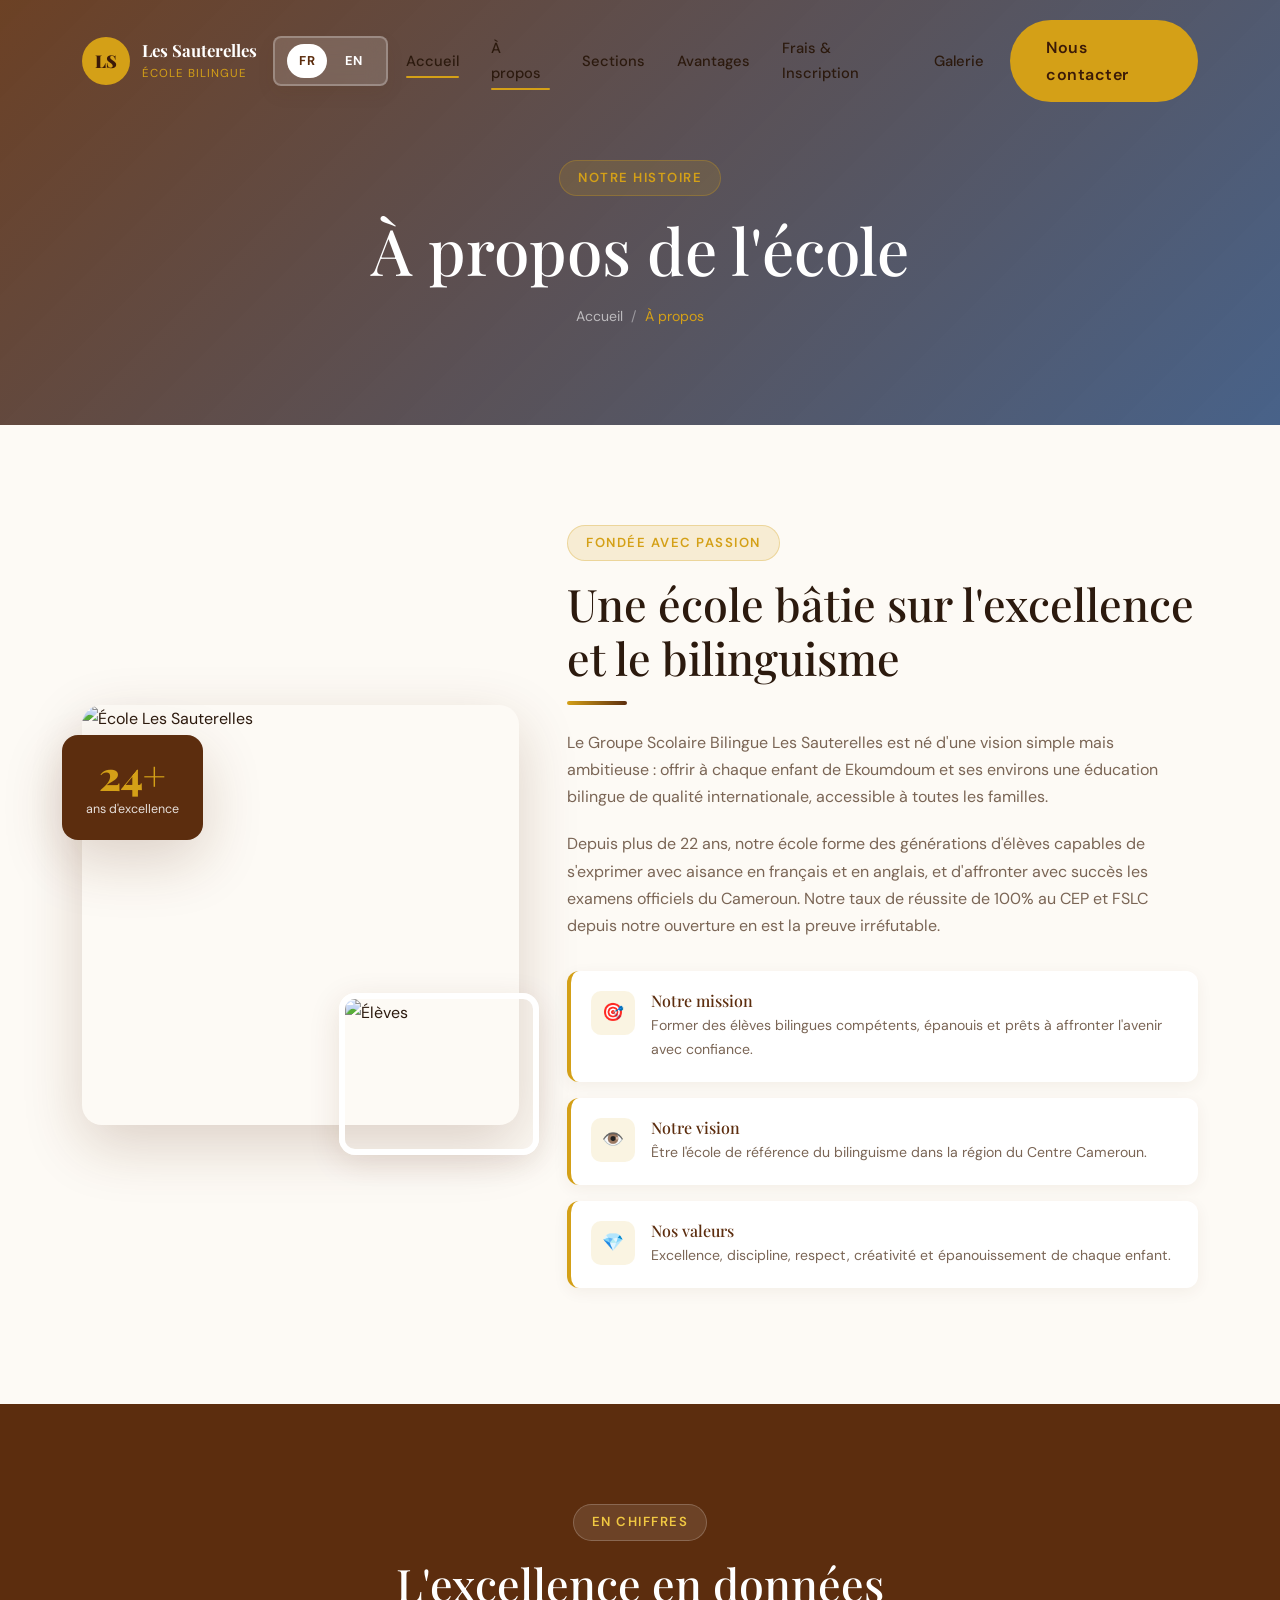
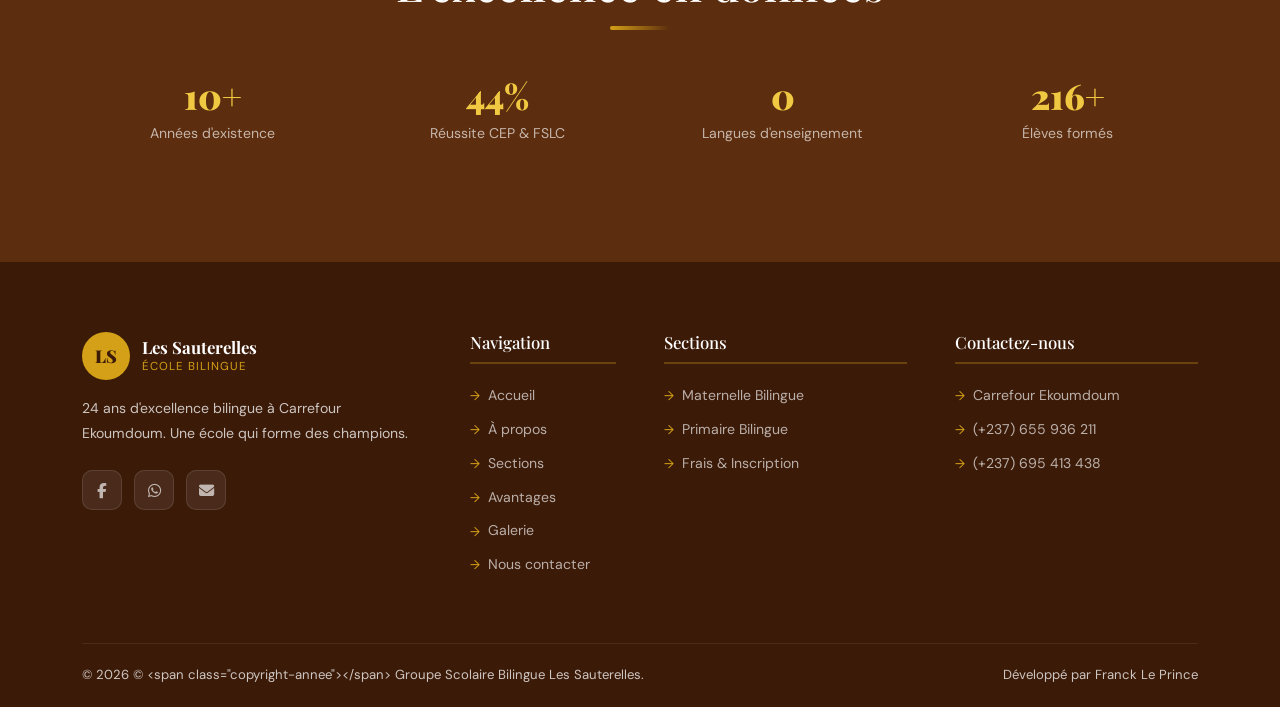
==== index.html @ 5382b9f3 "Initial backend admin panel and contact form implementation" ====
<!DOCTYPE html>
<html lang="fr">
<head>
  <meta charset="UTF-8">
  <meta name="viewport" content="width=device-width, initial-scale=1.0">
  <title>À Propos — Les Sauterelles</title>
  <link href="https://cdn.jsdelivr.net/npm/bootstrap@5.3.3/dist/css/bootstrap.min.css" rel="stylesheet">
  <link href="https://cdnjs.cloudflare.com/ajax/libs/font-awesome/6.5.0/css/all.min.css" rel="stylesheet">
  <link href="https://unpkg.com/aos@2.3.4/dist/aos.css" rel="stylesheet">
  <link href="assets/css/style.css" rel="stylesheet">
</head>
<body>

<nav class="navbar navbar-sauterelles navbar-expand-lg scrolled">
  <div class="container">
    <a class="navbar-brand navbar-brand-logo" href="index.html">
      <div class="logo-circle">LS</div>
      <div class="logo-text">
        <span data-lang="brand_name">Les Sauterelles</span>
        <span data-lang="brand_sub">École Bilingue</span>
      </div>
    </a>
    <button class="navbar-toggler border-0" type="button" data-bs-toggle="collapse" data-bs-target="#navMenu">
      <span class="navbar-toggler-icon" style="filter:none"></span>
    </button>
    <div class="collapse navbar-collapse" id="navMenu">
      <ul class="navbar-nav ms-auto gap-1 align-items-center">
        <li class="nav-item">
          <div class="language-switcher" role="group" aria-label="Language switcher">
            <button type="button" class="lang-btn active" data-lang-option="fr">FR</button>
            <button type="button" class="lang-btn" data-lang-option="en">EN</button>
          </div>
        </li>
        <li class="nav-item"><a class="nav-link" href="index.html" style="color:var(--texte)!important" data-lang="home">Accueil</a></li>
        <li class="nav-item"><a class="nav-link active" href="about.html" style="color:var(--texte)!important" data-lang="about">À propos</a></li>
        <li class="nav-item"><a class="nav-link" href="sections.html" style="color:var(--texte)!important" data-lang="sections">Sections</a></li>
        <li class="nav-item"><a class="nav-link" href="avantages.html" style="color:var(--texte)!important" data-lang="advantages">Avantages</a></li>
        <li class="nav-item"><a class="nav-link" href="frais.html" style="color:var(--texte)!important" data-lang="school_fees">Frais & Inscription</a></li>
        <li class="nav-item"><a class="nav-link" href="galerie.html" style="color:var(--texte)!important" data-lang="gallery">Galerie</a></li>
        <li class="nav-item ms-2"><a class="btn-principal" href="contact.html" data-lang="contact">Nous contacter</a></li>
      </ul>
    </div>
  </div>
</nav>

<!-- PAGE HERO -->
<div class="page-hero">
  <div class="container">
    <span class="section-badge" data-lang="our_story">Notre histoire</span>
    <h1 data-lang="about_title">À propos de l'école</h1>
    <nav aria-label="breadcrumb">
      <ol class="breadcrumb breadcrumb-sauterelles">
        <li class="breadcrumb-item"><a href="index.html" style="color:rgba(255,255,255,0.6)" data-lang="home">Accueil</a></li>
        <li class="breadcrumb-item active" data-lang="about">À propos</li>
      </ol>
    </nav>
  </div>
</div>

<!-- HISTOIRE -->
<section class="section-padding">
  <div class="container">
    <div class="row align-items-center g-5">
      <div class="col-lg-5" data-aos="fade-right">
        <div class="about-image-group">
          <div class="about-img-main">
            <img src="https://images.unsplash.com/photo-1580582932707-520aed937b7b?w=700&q=80" alt="École Les Sauterelles">
          </div>
          <div class="about-img-secondary">
            <img src="https://images.unsplash.com/photo-1503676260728-1c00da094a0b?w=400&q=80" alt="Élèves">
          </div>
          <div class="about-experience-badge">
            <div class="number" id="experience-years-badge"></div>
            <div class="label" data-lang="years_excellence">ans d'excellence</div>
          </div>
        </div>
      </div>
      <div class="col-lg-7" data-aos="fade-left">
        <span class="section-badge" data-lang="founded_passion">Fondée avec passion</span>
        <h2 class="section-titre" data-lang="school_description">Une école bâtie sur l'excellence et le bilinguisme</h2>
        <div class="separateur"></div>
        <p style="color:var(--texte-light);margin-bottom:20px;">
          <span data-lang="about_text_1">Le Groupe Scolaire Bilingue <strong>Les Sauterelles</strong> est né d'une vision simple mais ambitieuse :
          offrir à chaque enfant de Ekoumdoum et ses environs une éducation bilingue de qualité internationale,
          accessible à toutes les familles.</span>
        </p>
        <p style="color:var(--texte-light);margin-bottom:32px;">
          <span data-lang="about_text_2">Depuis plus de <strong id="experience-years-text"></strong>, notre école forme des générations d'élèves capables de s'exprimer
          avec aisance en français et en anglais, et d'affronter avec succès les examens officiels du Cameroun.
          Notre taux de réussite de <strong>100%</strong> au CEP et FSLC depuis notre ouverture en est la preuve
          irréfutable.</span>
        </p>
        <div class="value-item">
          <div class="value-icon">🎯</div>
          <div>
            <h4 data-lang="mission_title">Notre mission</h4>
            <p data-lang="mission_text">Former des élèves bilingues compétents, épanouis et prêts à affronter l'avenir avec confiance.</p>
          </div>
        </div>
        <div class="value-item">
          <div class="value-icon">👁️</div>
          <div>
            <h4 data-lang="vision_title">Notre vision</h4>
            <p data-lang="vision_text">Être l'école de référence du bilinguisme dans la région du Centre Cameroun.</p>
          </div>
        </div>
        <div class="value-item">
          <div class="value-icon">💎</div>
          <div>
            <h4 data-lang="values_title">Nos valeurs</h4>
            <p data-lang="values_text">Excellence, discipline, respect, créativité et épanouissement de chaque enfant.</p>
          </div>
        </div>
      </div>
    </div>
  </div>
</section>

<!-- CHIFFRES CLÉS -->
<section class="section-padding bg-marron">
  <div class="container">
    <div class="text-center mb-5" data-aos="fade-up">
      <span class="section-badge" style="background:rgba(255,255,255,0.1);color:var(--or-light);border-color:rgba(255,255,255,0.2);" data-lang="in_numbers">En chiffres</span>
      <h2 class="section-titre text-white" data-lang="excellence_data">L'excellence en données</h2>
      <div class="separateur mx-auto"></div>
    </div>
    <div class="row g-4 text-center text-white">
      <div class="col-6 col-md-3" data-aos="zoom-in" data-aos-delay="0">
        <div class="stat-number" id="experience-counter" data-counter data-suffix="+">0</div>
        <p style="color:rgba(255,255,255,0.65);margin-top:8px;font-size:0.88rem;" data-lang="years_exist">Années d'existence</p>
      </div>
      <div class="col-6 col-md-3" data-aos="zoom-in" data-aos-delay="100">
        <div class="stat-number" data-counter data-target="100" data-suffix="%">0</div>
        <p style="color:rgba(255,255,255,0.65);margin-top:8px;font-size:0.88rem;" data-lang="success_rate">Réussite CEP & FSLC</p>
      </div>
      <div class="col-6 col-md-3" data-aos="zoom-in" data-aos-delay="200">
        <div class="stat-number" data-counter data-target="2" data-suffix="">0</div>
        <p style="color:rgba(255,255,255,0.65);margin-top:8px;font-size:0.88rem;" data-lang="teaching_langs">Langues d'enseignement</p>
      </div>
      <div class="col-6 col-md-3" data-aos="zoom-in" data-aos-delay="300">
        <div class="stat-number" data-counter data-target="500" data-suffix="+">0</div>
        <p style="color:rgba(255,255,255,0.65);margin-top:8px;font-size:0.88rem;" data-lang="students_trained">Élèves formés</p>
      </div>
    </div>
  </div>
</section>

<!-- FOOTER (identique) -->
<footer class="footer">
  <div class="container">
    <div class="row g-5">
      <div class="col-lg-4">
        <div class="navbar-brand-logo footer-brand mb-3">
          <div class="logo-circle">LS</div>
          <div class="logo-text"><span data-lang="brand_name">Les Sauterelles</span><span data-lang="brand_sub">École Bilingue</span></div>
        </div>
        <p><span id="footer-experience"></span> <span data-lang="footer_text">d'excellence bilingue à Carrefour Ekoumdoum. Une école qui forme des champions.</span></p>
        <div class="footer-social">
          <a href="#" class="social-btn"><i class="fab fa-facebook-f"></i></a>
          <a href="#" class="social-btn"><i class="fab fa-whatsapp"></i></a>
          <a href="contact.html" class="social-btn"><i class="fas fa-envelope"></i></a>
        </div>
      </div>
      <div class="col-lg-2 col-6">
        <h5 data-lang="nav_title">Navigation</h5>
        <ul class="footer-links">
          <li><a href="index.html" data-lang="home">Accueil</a></li>
          <li><a href="about.html" data-lang="about">À propos</a></li>
          <li><a href="sections.html" data-lang="sections">Sections</a></li>
          <li><a href="avantages.html" data-lang="advantages">Avantages</a></li>
          <li><a href="galerie.html" data-lang="gallery">Galerie</a></li>
          <li><a href="contact.html" data-lang="contact">Contact</a></li>
        </ul>
      </div>
      <div class="col-lg-3 col-6">
        <h5 data-lang="sections_title">Sections</h5>
        <ul class="footer-links">
          <li><a href="sections.html" data-lang="maternelle_link">Maternelle Bilingue</a></li>
          <li><a href="sections.html" data-lang="primaire_link">Primaire Bilingue</a></li>
          <li><a href="frais.html" data-lang="fees_link">Frais & Inscription</a></li>
        </ul>
      </div>
      <div class="col-lg-3">
        <h5 data-lang="contact_title">Contact</h5>
        <ul class="footer-links">
          <li><a href="#" data-lang="address">Carrefour Ekoumdoum</a></li>
          <li><a href="tel:+237655936211">(+237) 655 936 211</a></li>
          <li><a href="tel:+237695413438">(+237) 695 413 438</a></li>
        </ul>
      </div>
    </div>
  </div>
  <div class="container">
    <div class="footer-bottom">
      <span>© <span id="current-year"></span> <span data-lang="copyright">Groupe Scolaire Bilingue Les Sauterelles.</span></span>
      <span data-lang="developer">Développé par Franck Le Prince</span>
    </div>
  </div>
</footer>

<script src="https://cdn.jsdelivr.net/npm/bootstrap@5.3.3/dist/js/bootstrap.bundle.min.js"></script>
<script src="https://unpkg.com/aos@2.3.4/dist/aos.js"></script>
<script src="assets/js/main.js"></script>
</body>
</html>
---- assets/css/style.css ----
/* =============================================
   LES SAUTERELLES - STYLESHEET PRINCIPAL
   Couleurs: Marron #5C2D0E, Or #D4A017, Bleu #1A3C6E
============================================= */

@import url('https://fonts.googleapis.com/css2?family=Playfair+Display:wght@400;700;900&family=DM+Sans:wght@300;400;500;600&display=swap');

/* ── VARIABLES ── */
:root {
  --marron:      #5C2D0E;
  --marron-dark: #3B1A08;
  --or:          #D4A017;
  --or-light:    #F0C842;
  --bleu:        #1A3C6E;
  --bleu-light:  #2E5FA3;
  --blanc:       #FDFAF5;
  --gris:        #F4F1EB;
  --texte:       #2C1A0E;
  --texte-light: #7A6555;

  --font-titre:  'Playfair Display', serif;
  --font-corps:  'DM Sans', sans-serif;

  --ombre:       0 8px 32px rgba(92,45,14,0.12);
  --ombre-forte: 0 20px 60px rgba(92,45,14,0.20);
  --rayon:       12px;
  --transition:  all 0.35s cubic-bezier(0.25, 0.46, 0.45, 0.94);
}

/* ── RESET & BASE ── */
*, *::before, *::after { box-sizing: border-box; margin: 0; padding: 0; }

html { scroll-behavior: smooth; font-size: 16px; }

body {
  font-family: var(--font-corps);
  background: var(--blanc);
  color: var(--texte);
  overflow-x: hidden;
  line-height: 1.7;
}

img { max-width: 100%; height: auto; display: block; }
a  { text-decoration: none; color: inherit; }

/* ── SCROLLBAR ── */
::-webkit-scrollbar { width: 6px; }
::-webkit-scrollbar-track { background: var(--gris); }
::-webkit-scrollbar-thumb { background: var(--marron); border-radius: 3px; }

/* ── TYPOGRAPHIE ── */
h1, h2, h3, h4 { font-family: var(--font-titre); line-height: 1.2; }
h1 { font-size: clamp(2.2rem, 5vw, 4rem); }
h2 { font-size: clamp(1.8rem, 3.5vw, 2.8rem); }
h3 { font-size: clamp(1.3rem, 2vw, 1.7rem); }

/* ── UTILITAIRES ── */
.section-padding { padding: 100px 0; }
.bg-gris         { background: var(--gris); }
.bg-marron       { background: var(--marron); color: white; }
.bg-bleu         { background: var(--bleu); color: white; }
.text-or         { color: var(--or); }
.text-marron     { color: var(--marron); }
.text-bleu       { color: var(--bleu); }
.fw-bold-serif   { font-family: var(--font-titre); font-weight: 700; }

.btn-principal {
  background: var(--or);
  color: var(--marron-dark);
  border: none;
  padding: 14px 36px;
  border-radius: 50px;
  font-weight: 600;
  font-size: 1rem;
  cursor: pointer;
  transition: var(--transition);
  display: inline-block;
  letter-spacing: 0.5px;
}
.btn-principal:hover {
  background: var(--or-light);
  transform: translateY(-3px);
  box-shadow: 0 10px 30px rgba(212,160,23,0.4);
  color: var(--marron-dark);
}

.btn-secondaire {
  background: transparent;
  color: white;
  border: 2px solid white;
  padding: 13px 34px;
  border-radius: 50px;
  font-weight: 600;
  cursor: pointer;
  transition: var(--transition);
  display: inline-block;
}
.btn-secondaire:hover {
  background: white;
  color: var(--marron);
  transform: translateY(-3px);
}

.section-badge {
  display: inline-block;
  background: rgba(212,160,23,0.15);
  color: var(--or);
  border: 1px solid rgba(212,160,23,0.3);
  padding: 6px 18px;
  border-radius: 50px;
  font-size: 0.82rem;
  font-weight: 600;
  letter-spacing: 1.5px;
  text-transform: uppercase;
  margin-bottom: 16px;
}

.section-titre {
  font-family: var(--font-titre);
  margin-bottom: 16px;
}
.section-sous-titre {
  color: var(--texte-light);
  font-size: 1.05rem;
  max-width: 600px;
}
.separateur {
  width: 60px;
  height: 4px;
  background: linear-gradient(90deg, var(--or), var(--marron));
  border-radius: 2px;
  margin: 16px 0 24px;
}

/* =============================================
   NAVBAR
============================================= */
.navbar-sauterelles {
  background: transparent;
  padding: 20px 0;
  transition: var(--transition);
  position: fixed;
  width: 100%;
  top: 0;
  z-index: 1000;
}
.navbar-sauterelles.scrolled {
  background: white;
  padding: 12px 0;
  box-shadow: 0 4px 30px rgba(92,45,14,0.1);
}
.navbar-sauterelles.scrolled .nav-link { color: var(--texte) !important; }
.navbar-sauterelles.scrolled .navbar-brand { color: var(--marron) !important; }

.navbar-brand-logo {
  display: flex;
  align-items: center;
  gap: 12px;
}
.logo-circle {
  width: 48px; height: 48px;
  background: var(--or);
  border-radius: 50%;
  display: flex; align-items: center; justify-content: center;
  font-family: var(--font-titre);
  font-weight: 900;
  font-size: 1.1rem;
  color: var(--marron-dark);
  flex-shrink: 0;
}
.logo-text { line-height: 1.1; }
.logo-text span:first-child {
  display: block;
  font-family: var(--font-titre);
  font-weight: 700;
  font-size: 1.05rem;
  color: white;
}
.logo-text span:last-child {
  font-size: 0.72rem;
  letter-spacing: 1px;
  text-transform: uppercase;
  color: var(--or);
}
.navbar-sauterelles.scrolled .logo-text span:first-child { color: var(--marron); }

.nav-link {
  color: rgba(255,255,255,0.92) !important;
  font-weight: 500;
  font-size: 0.92rem;
  padding: 8px 14px !important;
  border-radius: 6px;
  transition: var(--transition);
  position: relative;
}
.nav-link::after {
  content: '';
  position: absolute;
  bottom: 4px; left: 14px; right: 14px;
  height: 2px;
  background: var(--or);
  transform: scaleX(0);
  transition: transform 0.3s ease;
  border-radius: 1px;
}
.nav-link:hover::after,
.nav-link.active::after { transform: scaleX(1); }
.nav-link:hover { color: white !important; }

.navbar-toggler { border: 2px solid var(--or); border-radius: 8px; }
.navbar-toggler-icon { filter: invert(1); }
.navbar-sauterelles.scrolled .navbar-toggler-icon { filter: none; }

/* =============================================
   LANGUAGE SWITCHER
============================================= */

.language-switcher{
  display: flex;
  align-items: center;
  gap: 6px;
  background: white;
  border: 2px solid rgba(212,160,23,0.3);
  border-radius: 999px;
  padding: 4px;
  box-shadow: 0 8px 18px rgba(92,45,14,0.08);
}

.language-switcher .lang-btn{
  border: 0;
  background: transparent;
  color: var(--marron);
  border-radius: 999px;
  padding: 6px 12px;
  font-size: 0.8rem;
  font-weight: 700;
  letter-spacing: 0.04em;
  cursor: pointer;
  transition: var(--transition);
}

.language-switcher .lang-btn.active{
  background: var(--or);
  color: var(--marron-dark);
}

.language-switcher .lang-btn:hover{
  transform: translateY(-1px);
}

.navbar-sauterelles:not(.scrolled) .language-switcher{
  background: rgba(255,255,255,0.15);
  border-color: rgba(255,255,255,0.25);
  backdrop-filter: blur(10px);
}

.navbar-sauterelles:not(.scrolled) .language-switcher .lang-btn{
  color: white;
}

.navbar-sauterelles:not(.scrolled) .language-switcher .lang-btn.active{
  background: white;
  color: var(--marron);
}

/* =============================================
   HERO
============================================= */
.hero {
  min-height: 100vh;
  background:
    linear-gradient(135deg, rgba(92,45,14,0.88) 0%, rgba(26,60,110,0.75) 100%),
    url('https://images.unsplash.com/photo-1580582932707-520aed937b7b?w=1600&q=80') center/cover no-repeat;
  display: flex;
  align-items: center;
  position: relative;
  overflow: hidden;
}
.hero::before {
  content: '';
  position: absolute;
  bottom: -2px; left: 0; right: 0;
  height: 80px;
  background: var(--blanc);
  clip-path: ellipse(60% 100% at 50% 100%);
}

.hero-badge {
  display: inline-flex;
  align-items: center;
  gap: 8px;
  background: rgba(212,160,23,0.2);
  border: 1px solid rgba(212,160,23,0.5);
  color: var(--or-light);
  padding: 8px 20px;
  border-radius: 50px;
  font-size: 0.85rem;
  font-weight: 600;
  letter-spacing: 1px;
  margin-bottom: 24px;
  backdrop-filter: blur(10px);
}
.hero-badge .dot {
  width: 8px; height: 8px;
  background: var(--or-light);
  border-radius: 50%;
  animation: pulse-dot 2s infinite;
}
@keyframes pulse-dot {
  0%,100% { transform: scale(1); opacity: 1; }
  50%      { transform: scale(1.4); opacity: 0.6; }
}

.hero-titre {
  color: white;
  font-size: clamp(2.5rem, 6vw, 4.5rem);
  line-height: 1.1;
  margin-bottom: 20px;
}
.hero-titre .accent { color: var(--or-light); display: block; }

.hero-sous-titre {
  color: rgba(255,255,255,0.80);
  font-size: 1.15rem;
  max-width: 520px;
  margin-bottom: 40px;
  line-height: 1.8;
}

.hero-stats {
  display: flex;
  gap: 32px;
  flex-wrap: wrap;
  margin-top: 50px;
  padding-top: 40px;
  border-top: 1px solid rgba(255,255,255,0.15);
}
.stat-item { text-align: center; }
.stat-number {
  font-family: var(--font-titre);
  font-size: 2.2rem;
  font-weight: 900;
  color: var(--or-light);
  line-height: 1;
}
.stat-label {
  font-size: 0.78rem;
  color: rgba(255,255,255,0.65);
  letter-spacing: 0.5px;
  margin-top: 4px;
}

.hero-image-wrapper {
  position: relative;
  padding: 20px;
}
.hero-image-card {
  border-radius: 20px;
  overflow: hidden;
  box-shadow: 0 30px 80px rgba(0,0,0,0.4);
  position: relative;
}
.hero-image-card img {
  width: 100%;
  height: 500px;
  object-fit: cover;
}
.hero-floating-badge {
  position: absolute;
  bottom: 30px;
  left: -20px;
  background: white;
  border-radius: 14px;
  padding: 16px 22px;
  box-shadow: var(--ombre-forte);
  display: flex;
  align-items: center;
  gap: 12px;
}
.hero-floating-badge .icon {
  width: 44px; height: 44px;
  background: var(--or);
  border-radius: 10px;
  display: flex; align-items: center; justify-content: center;
  font-size: 1.2rem;
}
.hero-floating-badge .info strong {
  display: block;
  font-family: var(--font-titre);
  font-size: 1.2rem;
  color: var(--marron);
}
.hero-floating-badge .info span {
  font-size: 0.78rem;
  color: var(--texte-light);
}

/* =============================================
   CARDS FEATURES
============================================= */
.feature-card {
  background: white;
  border-radius: var(--rayon);
  padding: 36px 28px;
  border: 1px solid rgba(212,160,23,0.15);
  transition: var(--transition);
  height: 100%;
  position: relative;
  overflow: hidden;
}
.feature-card::before {
  content: '';
  position: absolute;
  top: 0; left: 0; right: 0;
  height: 4px;
  background: linear-gradient(90deg, var(--or), var(--marron));
  transform: scaleX(0);
  transition: transform 0.4s ease;
}
.feature-card:hover { transform: translateY(-8px); box-shadow: var(--ombre-forte); }
.feature-card:hover::before { transform: scaleX(1); }

.feature-icon {
  width: 64px; height: 64px;
  background: linear-gradient(135deg, var(--or), var(--or-light));
  border-radius: 16px;
  display: flex; align-items: center; justify-content: center;
  font-size: 1.6rem;
  margin-bottom: 20px;
  box-shadow: 0 8px 20px rgba(212,160,23,0.3);
}
.feature-card h3 {
  font-size: 1.15rem;
  margin-bottom: 10px;
  color: var(--marron);
}
.feature-card p { color: var(--texte-light); font-size: 0.92rem; }

/* =============================================
   À PROPOS
============================================= */
.about-image-group { position: relative; }
.about-img-main {
  border-radius: 20px;
  overflow: hidden;
  box-shadow: var(--ombre-forte);
}
.about-img-main img { width: 100%; height: 420px; object-fit: cover; }
.about-img-secondary {
  position: absolute;
  bottom: -30px;
  right: -20px;
  width: 200px;
  border-radius: 16px;
  overflow: hidden;
  border: 6px solid white;
  box-shadow: var(--ombre);
}
.about-img-secondary img { width: 100%; height: 150px; object-fit: cover; }
.about-experience-badge {
  position: absolute;
  top: 30px;
  left: -20px;
  background: var(--marron);
  color: white;
  border-radius: 16px;
  padding: 20px 24px;
  text-align: center;
  box-shadow: var(--ombre-forte);
}
.about-experience-badge .number {
  font-family: var(--font-titre);
  font-size: 2.5rem;
  font-weight: 900;
  color: var(--or);
  line-height: 1;
}
.about-experience-badge .label { font-size: 0.78rem; opacity: 0.85; margin-top: 4px; }

.value-item {
  display: flex;
  align-items: flex-start;
  gap: 16px;
  padding: 20px;
  background: white;
  border-radius: 12px;
  border-left: 4px solid var(--or);
  box-shadow: 0 4px 16px rgba(92,45,14,0.06);
  transition: var(--transition);
  margin-bottom: 16px;
}
.value-item:hover { transform: translateX(6px); }
.value-icon {
  width: 44px; height: 44px;
  background: rgba(212,160,23,0.12);
  border-radius: 10px;
  display: flex; align-items: center; justify-content: center;
  font-size: 1.1rem;
  flex-shrink: 0;
}
.value-item h4 { font-size: 1rem; color: var(--marron); margin-bottom: 4px; }
.value-item p { font-size: 0.88rem; color: var(--texte-light); margin: 0; }

/* =============================================
   SECTIONS SCOLAIRES
============================================= */
.section-card {
  border-radius: 20px;
  overflow: hidden;
  box-shadow: var(--ombre);
  transition: var(--transition);
  height: 100%;
}
.section-card:hover { transform: translateY(-10px); box-shadow: var(--ombre-forte); }
.section-card-image { position: relative; overflow: hidden; }
.section-card-image img { width: 100%; height: 280px; object-fit: cover; transition: transform 0.6s ease; }
.section-card:hover .section-card-image img { transform: scale(1.07); }
.section-card-overlay {
  position: absolute;
  top: 16px; left: 16px;
  background: var(--or);
  color: var(--marron-dark);
  padding: 6px 14px;
  border-radius: 50px;
  font-size: 0.78rem;
  font-weight: 700;
  letter-spacing: 0.5px;
}
.section-card-body { background: white; padding: 28px; }
.section-card-body h3 { color: var(--marron); margin-bottom: 12px; }
.section-card-body p { color: var(--texte-light); margin-bottom: 20px; font-size: 0.92rem; }

.classe-item {
  display: flex;
  align-items: center;
  gap: 10px;
  padding: 10px 0;
  border-bottom: 1px solid var(--gris);
  font-size: 0.90rem;
}
.classe-item:last-child { border: none; }
.classe-dot {
  width: 8px; height: 8px;
  background: var(--or);
  border-radius: 50%;
  flex-shrink: 0;
}

/* =============================================
   TABLEAU DES FRAIS
============================================= */
.frais-table-wrapper {
  border-radius: var(--rayon);
  overflow: hidden;
  box-shadow: var(--ombre);
}
.table-frais {
  width: 100%;
  border-collapse: collapse;
  font-size: 0.90rem;
}
.table-frais thead {
  background: var(--marron);
  color: white;
}
.table-frais thead th {
  padding: 16px 14px;
  font-family: var(--font-titre);
  font-weight: 600;
  text-align: center;
  border-right: 1px solid rgba(255,255,255,0.15);
}
.table-frais tbody tr:nth-child(even) { background: var(--gris); }
.table-frais tbody tr:hover { background: rgba(212,160,23,0.08); }
.table-frais tbody td {
  padding: 14px;
  text-align: center;
  border-bottom: 1px solid rgba(92,45,14,0.07);
  color: var(--texte);
}
.table-frais tbody td:first-child {
  text-align: left;
  font-weight: 600;
  color: var(--marron);
  padding-left: 20px;
}
.total-row td {
  background: var(--bleu) !important;
  color: white !important;
  font-weight: 700;
  font-family: var(--font-titre);
  font-size: 1rem;
}

.frais-condition {
  display: flex;
  align-items: flex-start;
  gap: 14px;
  padding: 18px 20px;
  background: white;
  border-radius: 10px;
  border-left: 4px solid var(--or);
  margin-bottom: 12px;
  box-shadow: 0 2px 10px rgba(92,45,14,0.05);
}
.frais-condition-icon { font-size: 1.2rem; flex-shrink: 0; margin-top: 2px; }
.frais-condition p { margin: 0; font-size: 0.90rem; color: var(--texte); }
.frais-condition strong { color: var(--marron); }

/* =============================================
   AVANTAGES
============================================= */
.avantage-card {
  background: white;
  border-radius: 16px;
  padding: 32px 24px;
  text-align: center;
  box-shadow: var(--ombre);
  transition: var(--transition);
  position: relative;
  overflow: hidden;
  height: 100%;
}
.avantage-card::after {
  content: '';
  position: absolute;
  inset: 0;
  background: linear-gradient(135deg, var(--marron), var(--bleu));
  opacity: 0;
  transition: opacity 0.4s ease;
  z-index: 0;
}
.avantage-card:hover::after { opacity: 1; }
.avantage-card:hover { transform: translateY(-8px); box-shadow: var(--ombre-forte); }
.avantage-card > * { position: relative; z-index: 1; }
.avantage-card:hover h3,
.avantage-card:hover p { color: white; }
.avantage-card:hover .avantage-icon { background: rgba(255,255,255,0.2); }

.avantage-icon {
  width: 80px; height: 80px;
  background: linear-gradient(135deg, rgba(212,160,23,0.15), rgba(212,160,23,0.05));
  border-radius: 50%;
  display: flex; align-items: center; justify-content: center;
  font-size: 2rem;
  margin: 0 auto 20px;
  transition: var(--transition);
  border: 2px solid rgba(212,160,23,0.2);
}
.avantage-card h3 { color: var(--marron); margin-bottom: 10px; transition: var(--transition); }
.avantage-card p  { color: var(--texte-light); font-size: 0.90rem; transition: var(--transition); }

.succes-banner {
  background: linear-gradient(135deg, var(--marron), var(--marron-dark));
  border-radius: 20px;
  padding: 50px 40px;
  position: relative;
  overflow: hidden;
  color: white;
}
.succes-banner::before {
  content: '100%';
  position: absolute;
  right: -20px;
  top: 50%;
  transform: translateY(-50%);
  font-family: var(--font-titre);
  font-size: 10rem;
  font-weight: 900;
  color: rgba(255,255,255,0.04);
  line-height: 1;
}

/* =============================================
   GALERIE
============================================= */
.galerie-grid {
  display: grid;
  grid-template-columns: repeat(3, 1fr);
  grid-template-rows: repeat(3, 220px);
  gap: 16px;
}
.galerie-item {
  border-radius: 14px;
  overflow: hidden;
  position: relative;
  cursor: pointer;
}
.galerie-item img { width: 100%; height: 100%; object-fit: cover; transition: transform 0.5s ease; }
.galerie-item:hover img { transform: scale(1.08); }
.galerie-item:nth-child(1) { grid-row: span 2; }
.galerie-item:nth-child(4) { grid-column: span 2; }

.galerie-overlay {
  position: absolute;
  inset: 0;
  background: linear-gradient(to top, rgba(92,45,14,0.7), transparent);
  opacity: 0;
  transition: opacity 0.4s ease;
  display: flex;
  align-items: flex-end;
  padding: 20px;
}
.galerie-item:hover .galerie-overlay { opacity: 1; }
.galerie-overlay span { color: white; font-weight: 600; font-size: 0.90rem; }

/* =============================================
   CONTACT
============================================= */
.contact-info-card {
  background: var(--marron);
  border-radius: 20px;
  padding: 40px 32px;
  color: white;
  height: 100%;
}
.contact-item {
  display: flex;
  align-items: flex-start;
  gap: 16px;
  margin-bottom: 28px;
}
.contact-item-icon {
  width: 46px; height: 46px;
  background: rgba(212,160,23,0.2);
  border-radius: 12px;
  display: flex; align-items: center; justify-content: center;
  font-size: 1.1rem;
  flex-shrink: 0;
  border: 1px solid rgba(212,160,23,0.3);
}
.contact-item h5 {
  font-size: 0.78rem;
  text-transform: uppercase;
  letter-spacing: 1px;
  color: var(--or);
  margin-bottom: 4px;
}
.contact-item p { font-size: 0.92rem; opacity: 0.88; margin: 0; }

.form-sauterelles .form-control,
.form-sauterelles .form-select {
  border: 2px solid rgba(92,45,14,0.12);
  border-radius: 10px;
  padding: 13px 16px;
  font-size: 0.92rem;
  transition: var(--transition);
  background: white;
  color: var(--texte);
}
.form-sauterelles .form-control:focus,
.form-sauterelles .form-select:focus {
  border-color: var(--or);
  box-shadow: 0 0 0 4px rgba(212,160,23,0.12);
  outline: none;
}
.form-sauterelles label {
  font-weight: 600;
  font-size: 0.85rem;
  color: var(--marron);
  margin-bottom: 6px;
  display: block;
}
.form-sauterelles textarea { resize: none; }

/* =============================================
   FOOTER
============================================= */
.footer {
  background: var(--marron-dark);
  color: rgba(255,255,255,0.75);
  padding: 70px 0 0;
}
.footer-brand .logo-text span:first-child { color: white; }
.footer p { font-size: 0.88rem; line-height: 1.8; margin: 16px 0 24px; }
.footer h5 {
  font-family: var(--font-titre);
  color: white;
  font-size: 1.05rem;
  margin-bottom: 20px;
  padding-bottom: 10px;
  border-bottom: 2px solid rgba(212,160,23,0.3);
}
.footer-links { list-style: none; padding: 0; }
.footer-links li { margin-bottom: 10px; }
.footer-links a {
  color: rgba(255,255,255,0.65);
  font-size: 0.88rem;
  transition: var(--transition);
  display: flex;
  align-items: center;
  gap: 8px;
}
.footer-links a::before { content: '→'; color: var(--or); font-size: 0.8rem; }
.footer-links a:hover { color: var(--or); padding-left: 4px; }

.footer-social { display: flex; gap: 12px; margin-top: 16px; }
.social-btn {
  width: 40px; height: 40px;
  border-radius: 10px;
  background: rgba(255,255,255,0.08);
  display: flex; align-items: center; justify-content: center;
  color: rgba(255,255,255,0.65);
  font-size: 0.95rem;
  transition: var(--transition);
  border: 1px solid rgba(255,255,255,0.1);
}
.social-btn:hover { background: var(--or); color: var(--marron-dark); transform: translateY(-3px); }

.footer-bottom {
  border-top: 1px solid rgba(255,255,255,0.08);
  padding: 20px 0;
  margin-top: 50px;
  display: flex;
  justify-content: space-between;
  align-items: center;
  flex-wrap: wrap;
  gap: 10px;
  font-size: 0.82rem;
}
.footer-bottom a { color: var(--or); }

/* =============================================
   PAGE HERO (pages internes)
============================================= */
.page-hero {
  background:
    linear-gradient(135deg, rgba(92,45,14,0.90) 0%, rgba(26,60,110,0.80) 100%),
    url('https://images.unsplash.com/photo-1580582932707-520aed937b7b?w=1200&q=80') center/cover;
  padding: 160px 0 80px;
  color: white;
  text-align: center;
}
.page-hero h1 { color: white; margin-bottom: 16px; }
.breadcrumb-sauterelles { justify-content: center; }
.breadcrumb-sauterelles .breadcrumb-item { color: rgba(255,255,255,0.6); font-size: 0.88rem; }
.breadcrumb-sauterelles .breadcrumb-item.active { color: var(--or); }
.breadcrumb-sauterelles .breadcrumb-item+.breadcrumb-item::before { color: rgba(255,255,255,0.4); }

/* =============================================
   ANIMATIONS AOS CUSTOM
============================================= */
[data-aos] { pointer-events: none; }
[data-aos].aos-animate { pointer-events: auto; }

/* =============================================
   RESPONSIVE
============================================= */
@media (max-width: 991px) {
  .hero { min-height: auto; padding: 140px 0 80px; }
  .hero-image-wrapper { margin-top: 40px; }
  .hero-floating-badge { left: 10px; }
  .about-img-secondary { display: none; }
  .about-experience-badge { left: 10px; top: 10px; }
  .galerie-grid { grid-template-columns: repeat(2, 1fr); grid-template-rows: auto; }
  .galerie-item:nth-child(1) { grid-row: span 1; }
  .galerie-item:nth-child(4) { grid-column: span 1; }
}
@media (max-width: 767px) {
  .section-padding { padding: 70px 0; }
  .hero-stats { gap: 20px; }
  .galerie-grid { grid-template-columns: repeat(2, 1fr); }
  .succes-banner { padding: 36px 24px; }
  .contact-info-card { margin-bottom: 30px; }
  .footer-bottom { justify-content: center; text-align: center; }
  .table-frais { font-size: 0.78rem; }
  .table-frais thead th, .table-frais tbody td { padding: 10px 8px; }
}
@media (max-width: 480px) {
  .hero-titre { font-size: 2rem; }
  .galerie-grid { grid-template-columns: 1fr; }
  .galerie-item { height: 200px; }
}

/* =============================================
   ANIMATIONS ENTRÉE
============================================= */
@keyframes fadeInUp {
  from { opacity: 0; transform: translateY(30px); }
  to   { opacity: 1; transform: translateY(0); }
}
@keyframes fadeInLeft {
  from { opacity: 0; transform: translateX(-30px); }
  to   { opacity: 1; transform: translateX(0); }
}
@keyframes fadeInRight {
  from { opacity: 0; transform: translateX(30px); }
  to   { opacity: 1; transform: translateX(0); }
}
.animate-up    { animation: fadeInUp    0.7s ease both; }
.animate-left  { animation: fadeInLeft  0.7s ease both; }
.animate-right { animation: fadeInRight 0.7s ease both; }
.delay-1 { animation-delay: 0.15s; }
.delay-2 { animation-delay: 0.30s; }
.delay-3 { animation-delay: 0.45s; }
.delay-4 { animation-delay: 0.60s; }

/* =============================================
   NOTIFICATION TOAST
============================================= */
.toast-sauterelles {
  position: fixed;
  bottom: 30px; right: 30px;
  background: white;
  border-radius: 14px;
  padding: 18px 24px;
  box-shadow: 0 20px 60px rgba(0,0,0,0.15);
  display: flex;
  align-items: center;
  gap: 14px;
  transform: translateX(120%);
  transition: transform 0.4s cubic-bezier(0.34, 1.56, 0.64, 1);
  z-index: 9999;
  max-width: 360px;
}
.toast-sauterelles.show { transform: translateX(0); }
.toast-icon {
  width: 40px; height: 40px;
  background: #22c55e;
  border-radius: 50%;
  display: flex; align-items: center; justify-content: center;
  color: white;
  font-size: 1.1rem;
  flex-shrink: 0;
}
.toast-text strong { display: block; color: var(--marron); font-size: 0.92rem; }
.toast-text span   { color: var(--texte-light); font-size: 0.82rem; }

/* =============================================
   LANGUAGE SWITCHER
============================================= */

.language-switcher{
  background: white;
  border: 2px solid rgba(212,160,23,0.3);
  color: var(--marron);
  border-radius: 8px;
  padding: 6px 12px;
  font-size: 0.85rem;
  font-weight: 600;
  cursor: pointer;
  transition: var(--transition);
  outline: none;
}

.language-switcher:hover{
  border-color: var(--or);
  box-shadow: 0 4px 12px rgba(212,160,23,0.2);
}

.navbar-sauterelles:not(.scrolled) .language-switcher{
  background: rgba(255,255,255,0.15);
  color: white;
  border-color: rgba(255,255,255,0.25);
  backdrop-filter: blur(10px);
}
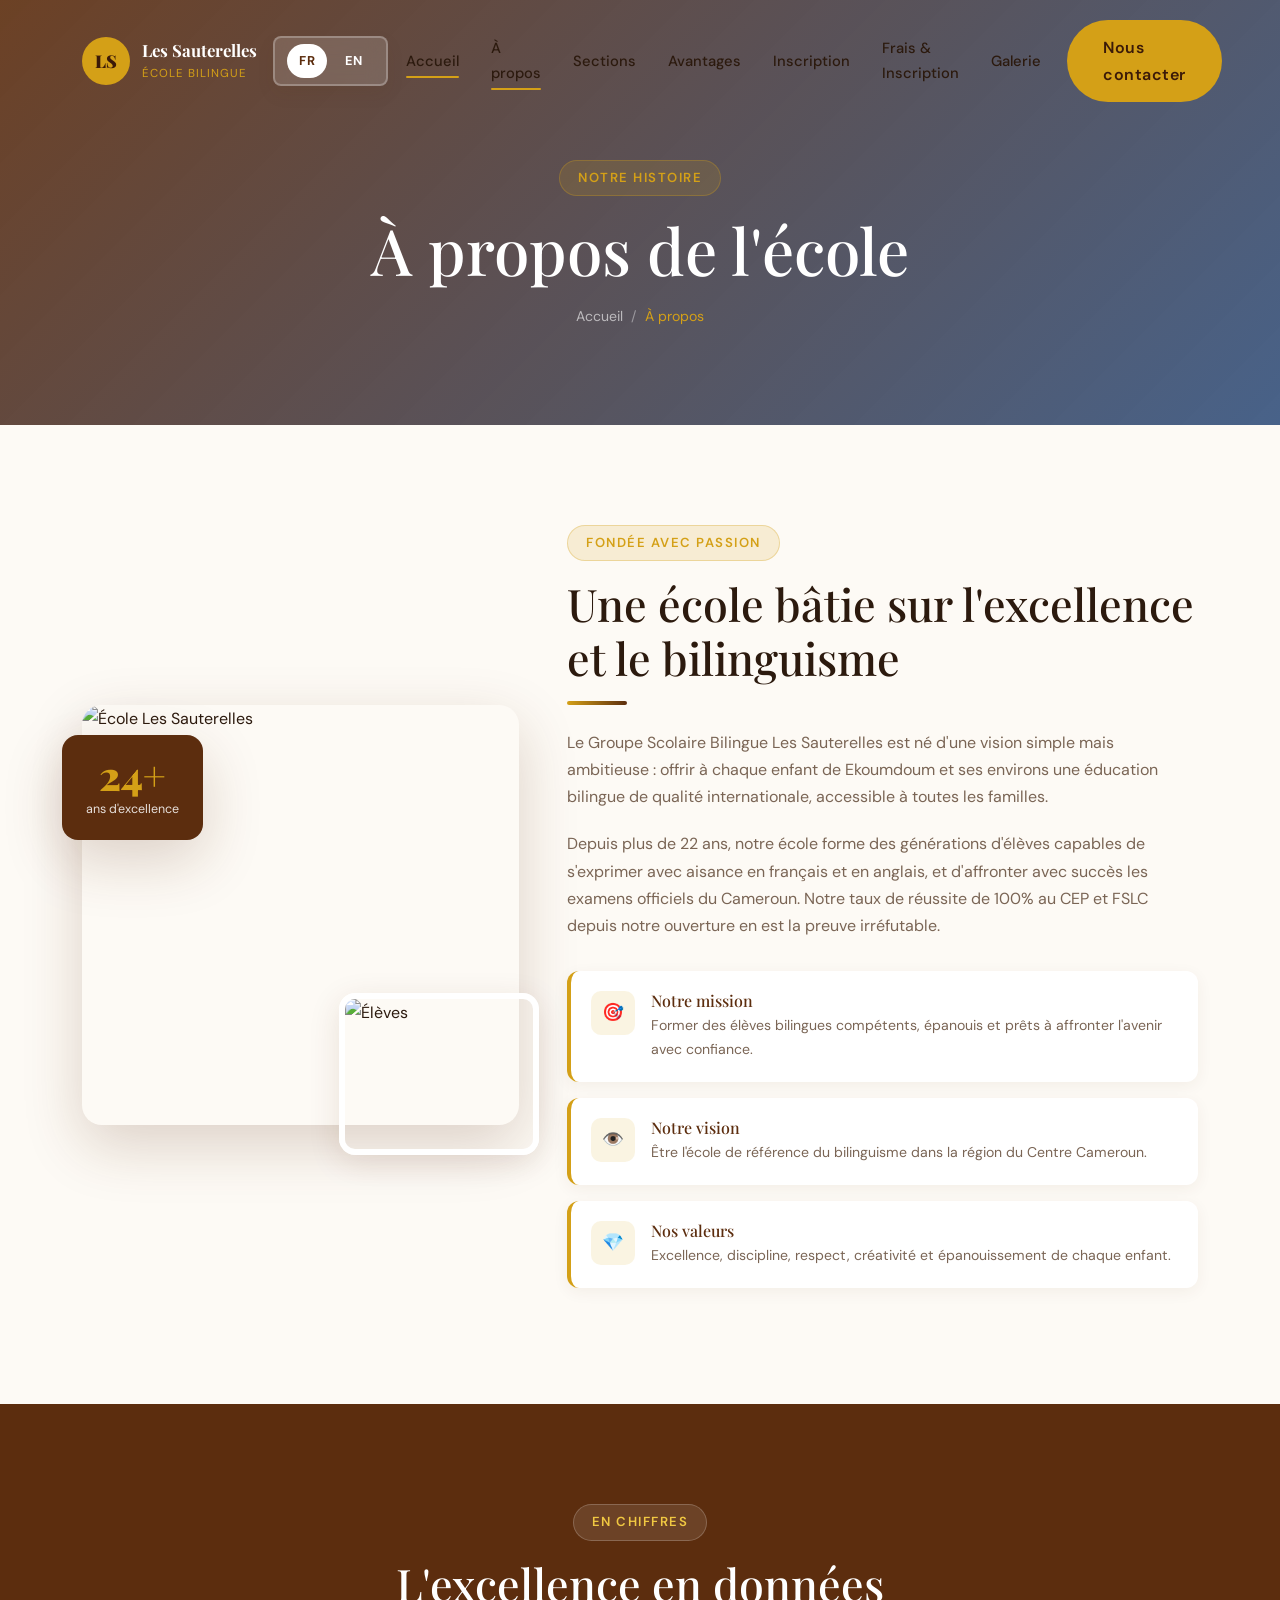
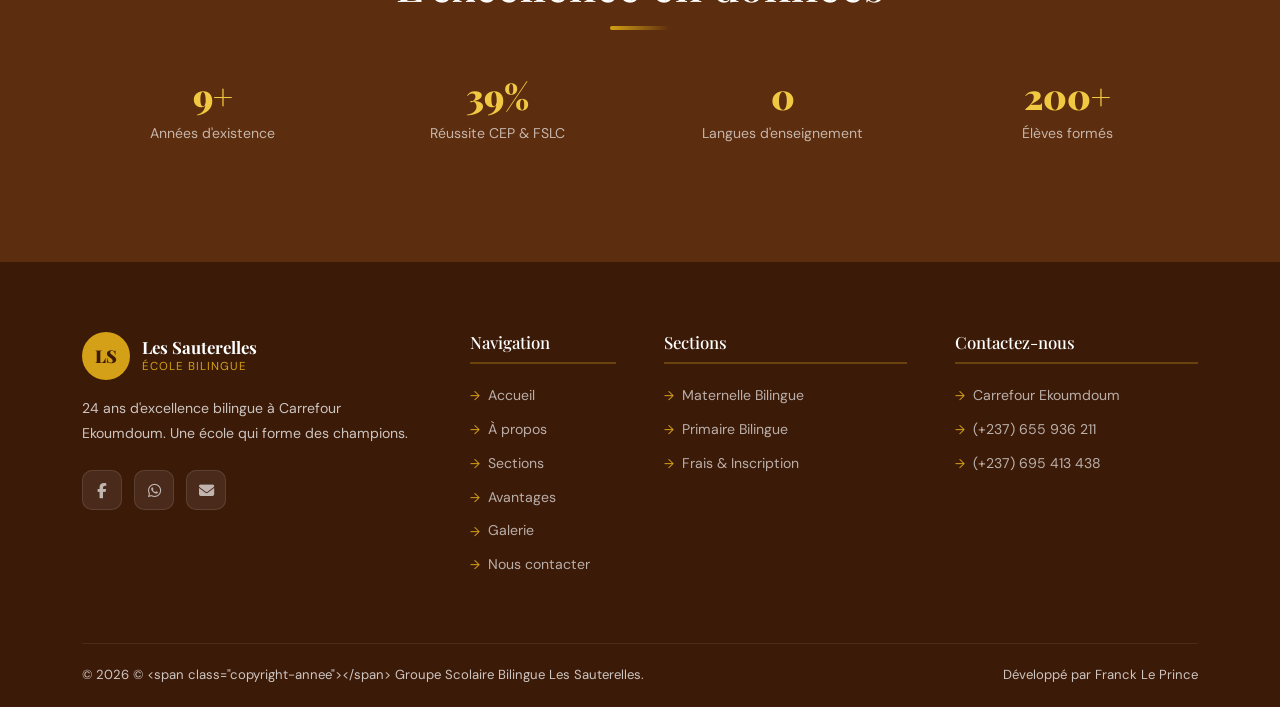
==== commit 0373683d: "Mettre à jour le site et le formulaire de contact Mise à jour des pages du site, des formulaires, du" ====
--- a/index.html
+++ b/index.html
@@ -35,7 +35,8 @@
         <li class="nav-item"><a class="nav-link active" href="about.html" style="color:var(--texte)!important" data-lang="about">À propos</a></li>
         <li class="nav-item"><a class="nav-link" href="sections.html" style="color:var(--texte)!important" data-lang="sections">Sections</a></li>
         <li class="nav-item"><a class="nav-link" href="avantages.html" style="color:var(--texte)!important" data-lang="advantages">Avantages</a></li>
-        <li class="nav-item"><a class="nav-link" href="frais.html" style="color:var(--texte)!important" data-lang="school_fees">Frais & Inscription</a></li>
+        <li class="nav-item"><a class="nav-link" href="inscription.html" style="color:var(--texte)!important" data-lang="inscription">Inscription</a></li>
+        <li class="nav-item"><a class="nav-link" href="frais.html" style="color:var(--texte)!important" data-lang="school_fees">Frais</a></li>
         <li class="nav-item"><a class="nav-link" href="galerie.html" style="color:var(--texte)!important" data-lang="gallery">Galerie</a></li>
         <li class="nav-item ms-2"><a class="btn-principal" href="contact.html" data-lang="contact">Nous contacter</a></li>
       </ul>
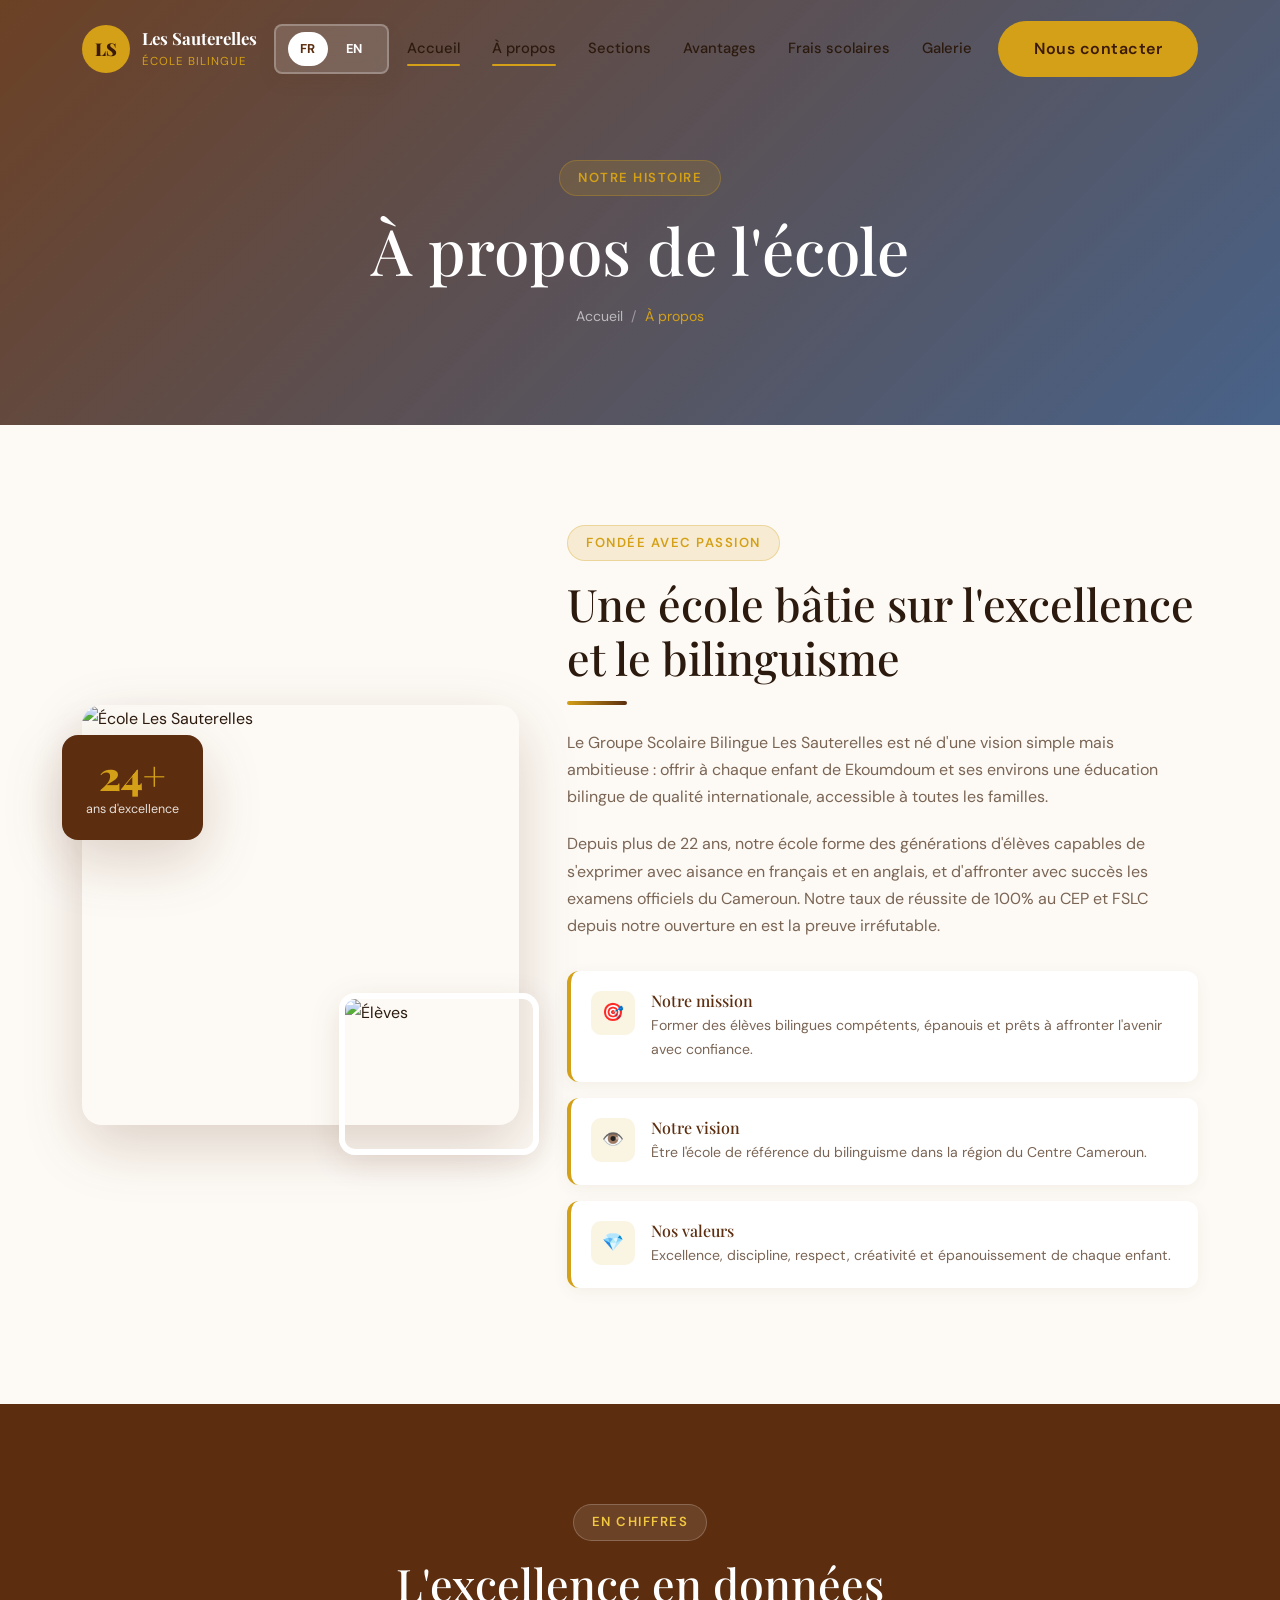
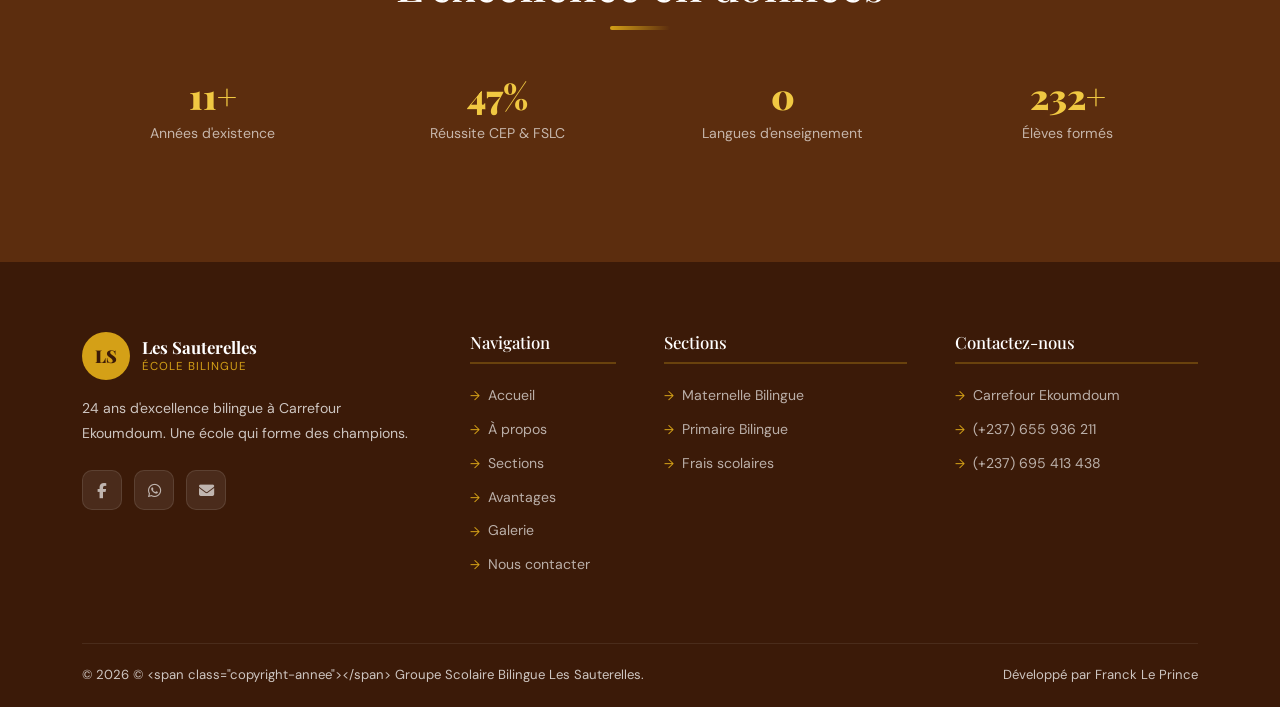
==== commit 7ef4c759: "Retirer le formulaire et préparer le frontend Vercel Supprimer la page et le backend d'inscription e" ====
--- a/index.html
+++ b/index.html
@@ -35,7 +35,6 @@
         <li class="nav-item"><a class="nav-link active" href="about.html" style="color:var(--texte)!important" data-lang="about">À propos</a></li>
         <li class="nav-item"><a class="nav-link" href="sections.html" style="color:var(--texte)!important" data-lang="sections">Sections</a></li>
         <li class="nav-item"><a class="nav-link" href="avantages.html" style="color:var(--texte)!important" data-lang="advantages">Avantages</a></li>
-        <li class="nav-item"><a class="nav-link" href="inscription.html" style="color:var(--texte)!important" data-lang="inscription">Inscription</a></li>
         <li class="nav-item"><a class="nav-link" href="frais.html" style="color:var(--texte)!important" data-lang="school_fees">Frais</a></li>
         <li class="nav-item"><a class="nav-link" href="galerie.html" style="color:var(--texte)!important" data-lang="gallery">Galerie</a></li>
         <li class="nav-item ms-2"><a class="btn-principal" href="contact.html" data-lang="contact">Nous contacter</a></li>
@@ -178,7 +177,7 @@
         <ul class="footer-links">
           <li><a href="sections.html" data-lang="maternelle_link">Maternelle Bilingue</a></li>
           <li><a href="sections.html" data-lang="primaire_link">Primaire Bilingue</a></li>
-          <li><a href="frais.html" data-lang="fees_link">Frais & Inscription</a></li>
+          <li><a href="frais.html" data-lang="fees_link">Frais scolaires</a></li>
         </ul>
       </div>
       <div class="col-lg-3">
--- a/assets/css/style.css
+++ b/assets/css/style.css
@@ -738,6 +738,203 @@
 }
 .contact-item p { font-size: 0.92rem; opacity: 0.88; margin: 0; }
 
+.school-chat {
+  height: 100%;
+  min-height: 590px;
+  display: flex;
+  flex-direction: column;
+  overflow: hidden;
+  border: 1px solid rgba(44,26,14,0.1);
+  border-radius: 16px;
+  background: #fff;
+  box-shadow: var(--ombre);
+}
+.school-chat-header {
+  display: flex;
+  align-items: center;
+  gap: 16px;
+  padding: 24px 28px;
+  color: white;
+  background: var(--marron);
+}
+.school-chat-avatar {
+  width: 48px;
+  height: 48px;
+  display: grid;
+  place-items: center;
+  flex: 0 0 48px;
+  border: 1px solid rgba(240,200,66,0.45);
+  border-radius: 14px;
+  color: var(--or-light);
+  background: rgba(255,255,255,0.08);
+  font-size: 1.1rem;
+}
+.school-chat-heading { min-width: 0; }
+.school-chat-eyebrow {
+  display: block;
+  margin-bottom: 4px;
+  color: var(--or-light);
+  font-size: 0.68rem;
+  font-weight: 700;
+  letter-spacing: 0.08em;
+}
+.school-chat-heading h2 {
+  margin: 0;
+  color: white;
+  font-family: var(--font-corps);
+  font-size: 1.18rem;
+  font-weight: 600;
+}
+.school-chat-heading p {
+  display: flex;
+  align-items: center;
+  gap: 8px;
+  margin: 5px 0 0;
+  color: rgba(255,255,255,0.72);
+  font-size: 0.8rem;
+}
+.school-chat-status {
+  width: 8px;
+  height: 8px;
+  flex: 0 0 8px;
+  border-radius: 50%;
+  background: #7fd1a5;
+  box-shadow: 0 0 0 3px rgba(127,209,165,0.15);
+}
+.school-chat-mark {
+  display: grid;
+  place-items: center;
+  width: 38px;
+  height: 38px;
+  margin-left: auto;
+  border: 1px solid rgba(255,255,255,0.22);
+  border-radius: 50%;
+  color: rgba(255,255,255,0.8);
+  font-size: 0.72rem;
+  font-weight: 700;
+}
+.school-chat-messages {
+  display: flex;
+  flex: 1 1 auto;
+  flex-direction: column;
+  align-items: flex-start;
+  gap: 16px;
+  min-height: 270px;
+  max-height: 390px;
+  overflow-y: auto;
+  padding: 28px;
+  background-color: #fbfaf7;
+  background-image: radial-gradient(rgba(92,45,14,0.045) 0.7px, transparent 0.7px);
+  background-size: 14px 14px;
+  scroll-behavior: smooth;
+}
+.chat-message {
+  max-width: min(88%, 460px);
+  padding: 13px 16px;
+  border: 1px solid rgba(44,26,14,0.08);
+  border-radius: 4px 14px 14px 14px;
+  background: white;
+  box-shadow: 0 3px 12px rgba(44,26,14,0.045);
+  animation: fadeInUp 0.22s ease both;
+}
+.chat-message-user {
+  align-self: flex-end;
+  border-color: #245f56;
+  border-radius: 14px 4px 14px 14px;
+  color: white;
+  background: #245f56;
+}
+.chat-message-label {
+  display: block;
+  margin-bottom: 4px;
+  color: var(--marron);
+  font-size: 0.72rem;
+  font-weight: 700;
+}
+.chat-message-user .chat-message-label { color: #c4e5d9; }
+.chat-message p { margin: 0; font-size: 0.9rem; line-height: 1.6; overflow-wrap: anywhere; }
+.chat-answer-link {
+  display: inline-flex;
+  align-items: center;
+  gap: 7px;
+  margin-top: 10px;
+  color: #245f56;
+  font-size: 0.83rem;
+  font-weight: 700;
+}
+.chat-answer-link::after { content: '\2192'; transition: transform 0.2s ease; }
+.chat-answer-link:hover { color: var(--marron); }
+.chat-answer-link:hover::after { transform: translateX(3px); }
+.school-chat-suggestions {
+  display: flex;
+  flex-wrap: wrap;
+  gap: 8px;
+  padding: 16px 22px 4px;
+  background: white;
+}
+.chat-suggestion {
+  min-height: 36px;
+  padding: 7px 12px;
+  border: 1px solid rgba(36,95,86,0.26);
+  border-radius: 999px;
+  color: #245f56;
+  background: white;
+  font: inherit;
+  font-size: 0.77rem;
+  cursor: pointer;
+  transition: background 0.2s ease, color 0.2s ease, border-color 0.2s ease;
+}
+.chat-suggestion:hover, .chat-suggestion:focus-visible {
+  border-color: #245f56;
+  color: white;
+  background: #245f56;
+}
+.school-chat-composer {
+  display: flex;
+  align-items: center;
+  gap: 10px;
+  margin: 14px 22px 0;
+  padding: 7px 8px 7px 16px;
+  border: 1px solid rgba(44,26,14,0.16);
+  border-radius: 12px;
+  background: white;
+  transition: border-color 0.2s ease, box-shadow 0.2s ease;
+}
+.school-chat-composer:focus-within {
+  border-color: var(--or);
+  box-shadow: 0 0 0 3px rgba(212,160,23,0.12);
+}
+.school-chat-composer input {
+  width: 100%;
+  min-width: 0;
+  height: 42px;
+  border: 0;
+  outline: 0;
+  color: var(--texte);
+  background: transparent;
+  font: inherit;
+  font-size: 0.9rem;
+}
+.school-chat-composer input::placeholder { color: #93877e; }
+.school-chat-send {
+  width: 40px;
+  height: 40px;
+  flex: 0 0 40px;
+  border: 0;
+  border-radius: 9px;
+  color: var(--marron-dark);
+  background: var(--or-light);
+  cursor: pointer;
+  transition: background 0.2s ease, transform 0.2s ease;
+}
+.school-chat-send:hover { transform: translateY(-1px); background: var(--or); }
+.school-chat-note {
+  margin: 9px 24px 16px;
+  color: var(--texte-light);
+  font-size: 0.72rem;
+  text-align: center;
+}
+
 .form-sauterelles .form-control,
 .form-sauterelles .form-select {
   border: 2px solid rgba(92,45,14,0.12);
@@ -862,6 +1059,13 @@
   .galerie-grid { grid-template-columns: repeat(2, 1fr); }
   .succes-banner { padding: 36px 24px; }
   .contact-info-card { margin-bottom: 30px; }
+  .school-chat { min-height: 540px; }
+  .school-chat-header { gap: 12px; padding: 20px 18px; }
+  .school-chat-mark { display: none; }
+  .school-chat-messages { min-height: 250px; max-height: 340px; padding: 20px 16px; }
+  .chat-message { max-width: 94%; }
+  .school-chat-suggestions { padding: 14px 14px 2px; }
+  .school-chat-composer { margin-right: 14px; margin-left: 14px; }
   .footer-bottom { justify-content: center; text-align: center; }
   .table-frais { font-size: 0.78rem; }
   .table-frais thead th, .table-frais tbody td { padding: 10px 8px; }
